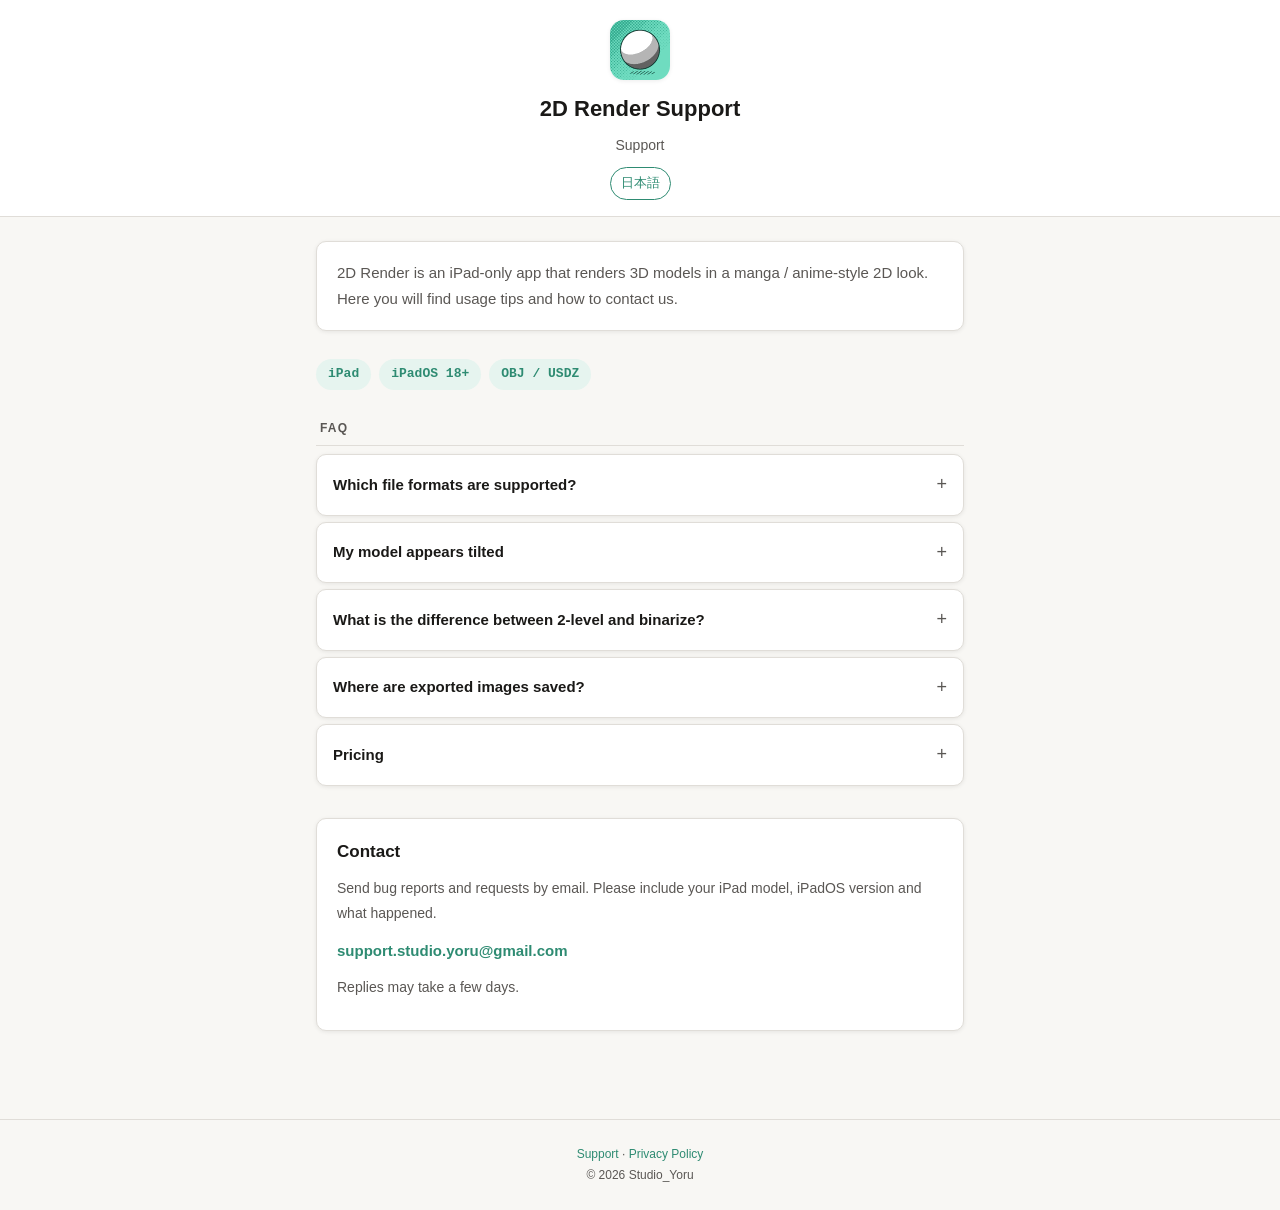
==== support_en.html @ 2020ddd9 "Create support_en.html" ====
<!DOCTYPE html>
<html lang="en">
<head>
<meta charset="UTF-8">
<meta name="viewport" content="width=device-width, initial-scale=1.0">
<title>2D Render Support - Studio_Yoru</title>
<link rel="stylesheet" href="style.css">
</head>
<body>
<header>
<div class="app-icon"></div>
<h1>2D Render Support</h1>
<p>Support</p>
<a class="lang-switch" href="support.html">日本語</a>
</header>
<main>
<div class="intro"><p>2D Render is an iPad-only app that renders 3D models in a manga / anime-style 2D look. Here you will find usage tips and how to contact us.</p></div>
<div class="tags"><span class="tag">iPad</span><span class="tag">iPadOS 18+</span><span class="tag">OBJ / USDZ</span></div>
<div class="group-title">FAQ</div>
<details><summary>Which file formats are supported?</summary><div class="body"><p>You can import 3D models such as OBJ and USDZ. FBX and .nom are not supported.</p></div></details>
<details><summary>My model appears tilted</summary><div class="body"><p>Turn on "Z-up" in the Scene tab for models whose up axis is Z. "Center on mass" centers the model on its center of mass.</p></div></details>
<details><summary>What is the difference between 2-level and binarize?</summary><div class="body"><p>Please see "2-level and binarize" in the in-app Help.</p></div></details>
<details><summary>Where are exported images saved?</summary><div class="body"><p>Choose a resolution in the Output tab and export a PNG. You choose where to save it at export time.</p></div></details>
<details><summary>Pricing</summary><div class="body"><p>The app is a one-time purchase. There are no in-app purchases or subscriptions.</p></div></details>
<div class="contact-card"><h2>Contact</h2><p>Send bug reports and requests by email. Please include your iPad model, iPadOS version and what happened.</p><a class="email-link" href="mailto:support.studio.yoru@gmail.com">support.studio.yoru@gmail.com</a><p class="note">Replies may take a few days.</p></div>
</main>
<footer>
<a href="support_en.html">Support</a> · <a href="privacy_en.html">Privacy Policy</a><br>© 2026 Studio_Yoru
</footer>
</body>
</html>
---- style.css ----
:root{--bg:#f8f7f4;--surface:#fff;--border:#e0ddd8;--text:#1a1917;--text-sub:#5a5754;--accent:#2e8b72;--accent-light:#e6f4ef;--radius:10px;--shadow:0 1px 4px rgba(0,0,0,.08)}
*{box-sizing:border-box;margin:0;padding:0}
body{background:var(--bg);color:var(--text);font-family:-apple-system,"Hiragino Sans","Yu Gothic",sans-serif;font-size:16px;line-height:1.75}
header{background:var(--surface);border-bottom:1px solid var(--border);padding:20px 16px 16px;text-align:center}
.app-icon{width:60px;height:60px;border-radius:14px;margin:0 auto 10px;box-shadow:var(--shadow);background:url([data-uri]) center/cover}
header h1{font-size:22px;font-weight:700}
header p{font-size:14px;color:var(--text-sub);margin-top:4px}
.lang-switch{font-size:13px;color:var(--accent);text-decoration:none;display:inline-block;margin-top:10px;padding:4px 10px;border:1px solid var(--accent);border-radius:20px}
.lang-switch:hover{background:var(--accent-light)}
main{max-width:680px;margin:0 auto;padding:24px 16px 48px}
.intro,.contact-card{background:var(--surface);border:1px solid var(--border);border-radius:var(--radius);padding:18px 20px;box-shadow:var(--shadow)}
.intro{margin-bottom:28px}
.intro p{font-size:15px;color:var(--text-sub)}
.tags{display:flex;flex-wrap:wrap;gap:8px;margin-bottom:24px}
.tag{background:var(--accent-light);color:var(--accent);font-size:13px;font-weight:600;padding:4px 12px;border-radius:20px;font-family:ui-monospace,Menlo,monospace}
.group-title{font-size:12px;font-weight:700;color:var(--text-sub);letter-spacing:.1em;text-transform:uppercase;padding:0 4px 6px;border-bottom:1px solid var(--border);margin:28px 0 8px}
details{background:var(--surface);border:1px solid var(--border);border-radius:var(--radius);margin-bottom:6px;box-shadow:var(--shadow);overflow:hidden}
summary{padding:14px 16px;font-size:15px;font-weight:600;cursor:pointer;list-style:none;display:flex;align-items:center;justify-content:space-between;gap:8px}
summary::-webkit-details-marker{display:none}
summary::after{content:"+";font-size:18px;font-weight:400;color:var(--text-sub)}
details[open] summary::after{content:"\2212"}
.body{padding:12px 16px 16px;font-size:14px;color:var(--text-sub);border-top:1px solid var(--border)}
.body p+p{margin-top:8px}
.contact-card{margin-top:32px}
.contact-card h2{font-size:17px;margin-bottom:10px}
.contact-card p{font-size:14px;color:var(--text-sub);margin-bottom:12px}
.email-link{display:inline-block;color:var(--accent);font-size:15px;font-weight:600;text-decoration:none;word-break:break-all}
.note{font-size:13px;color:var(--text-sub);margin-top:10px}
.meta{font-size:13px;color:var(--text-sub);margin-bottom:24px}
.summary-box{background:var(--accent-light);border:1px solid #b9dfd2;border-radius:var(--radius);padding:18px 20px;margin-bottom:32px}
.summary-box p{font-size:15px;color:#1d5c4a;font-weight:500}
h2.sec{font-size:17px;font-weight:700;margin:32px 0 10px;padding-bottom:6px;border-bottom:1px solid var(--border)}
main>p{font-size:15px;color:var(--text-sub);margin-bottom:12px}
main>ul{font-size:15px;color:var(--text-sub);padding-left:20px;margin-bottom:12px}
main>ul li{margin-bottom:6px}
footer{text-align:center;padding:24px 16px;font-size:12px;color:var(--text-sub);border-top:1px solid var(--border);margin-top:40px}
footer a{color:var(--accent);text-decoration:none}
footer a:hover{text-decoration:underline}
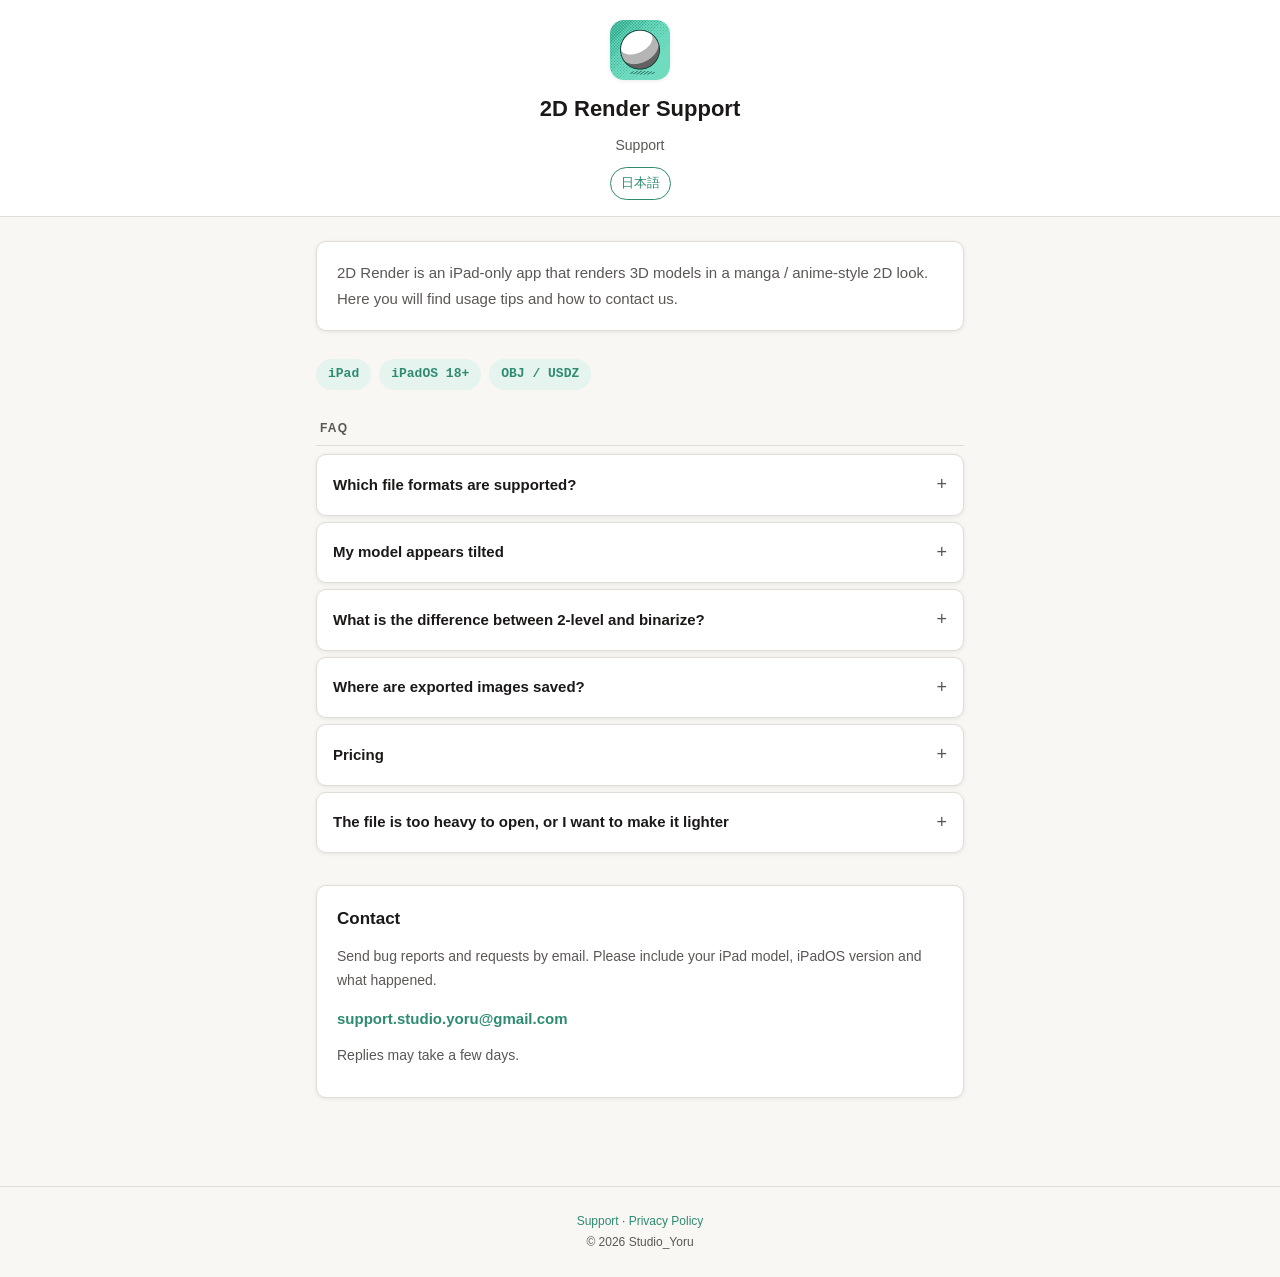
==== commit 734786a0: "Add FAQ entry linking to Sirppi3D Web Co-Authored-By: Claude Sonnet 5.5 <noreply@anthropic.com> Clau" ====
--- a/support_en.html
+++ b/support_en.html
@@ -22,6 +22,7 @@
 <details><summary>What is the difference between 2-level and binarize?</summary><div class="body"><p>Please see "2-level and binarize" in the in-app Help.</p></div></details>
 <details><summary>Where are exported images saved?</summary><div class="body"><p>Choose a resolution in the Output tab and export a PNG. You choose where to save it at export time.</p></div></details>
 <details><summary>Pricing</summary><div class="body"><p>The app is a one-time purchase. There are no in-app purchases or subscriptions.</p></div></details>
+<details><summary>The file is too heavy to open, or I want to make it lighter</summary><div class="body"><p>The free web app "Sirppi3D Web" reduces the triangle count of a 3D file so it becomes lighter. You can export as OBJ and import it directly. It runs entirely in your browser; your files are never uploaded.</p><p><a href="https://supportstudioyoru-pixel.github.io/sirppi3d-web/" target="_blank" rel="noopener">Open Sirppi3D Web</a></p></div></details>
 <div class="contact-card"><h2>Contact</h2><p>Send bug reports and requests by email. Please include your iPad model, iPadOS version and what happened.</p><a class="email-link" href="mailto:support.studio.yoru@gmail.com">support.studio.yoru@gmail.com</a><p class="note">Replies may take a few days.</p></div>
 </main>
 <footer>
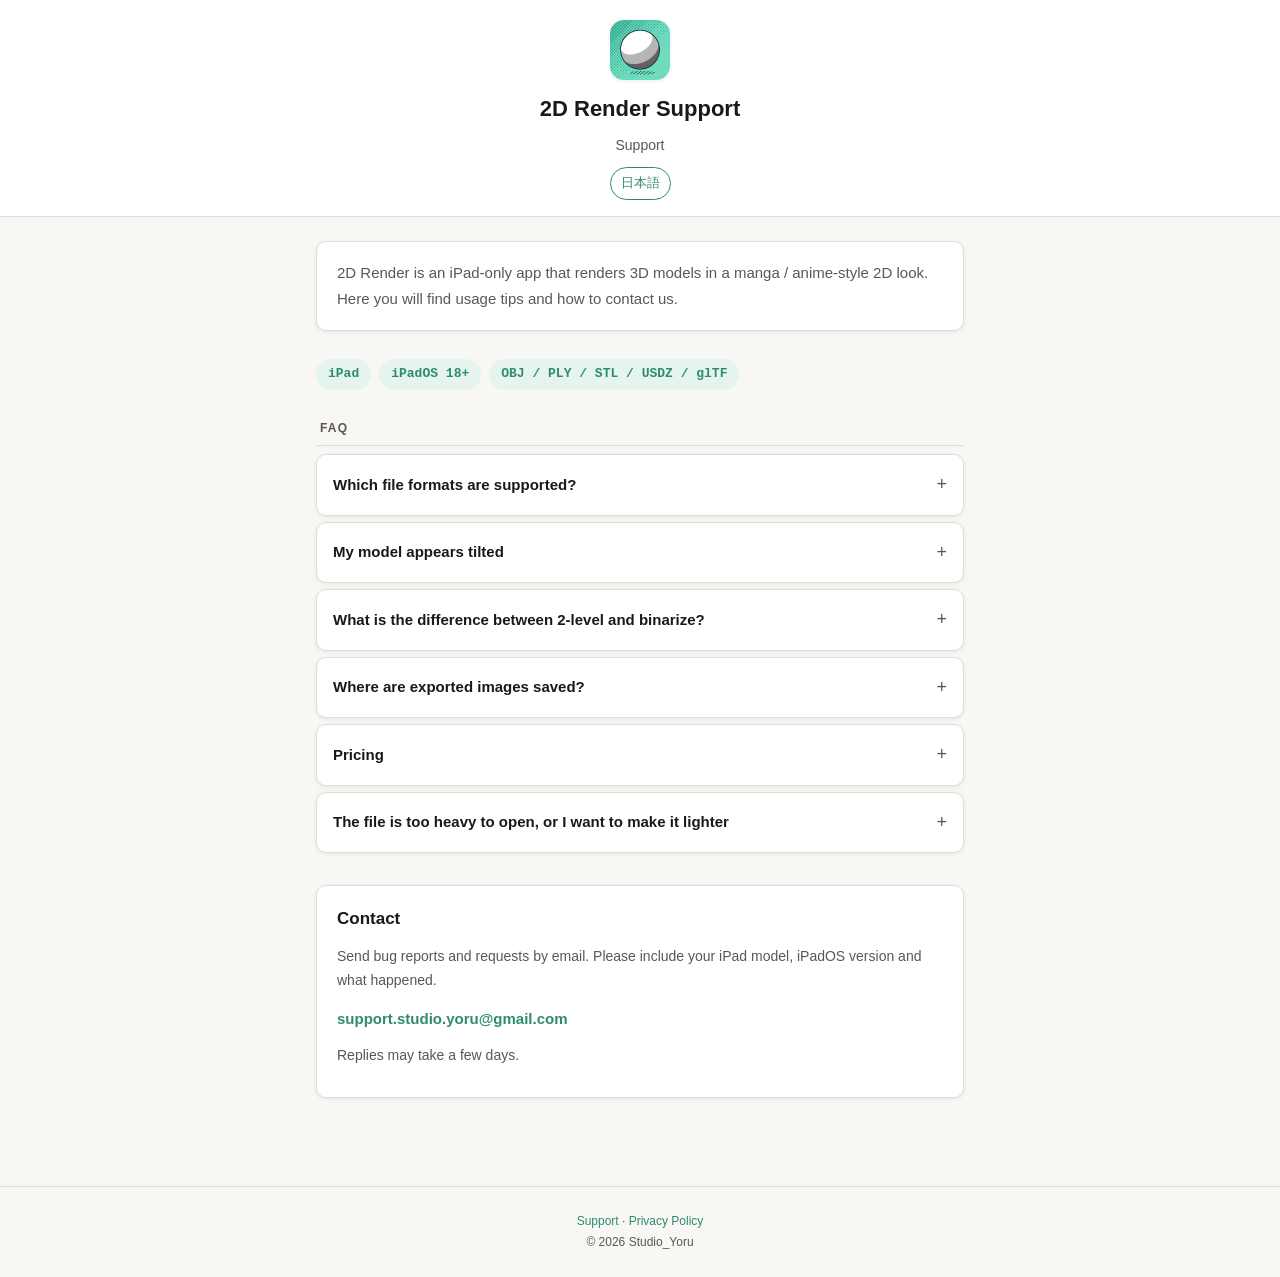
==== commit d48eb822: "Update support_en.html" ====
--- a/support_en.html
+++ b/support_en.html
@@ -15,11 +15,11 @@
 </header>
 <main>
 <div class="intro"><p>2D Render is an iPad-only app that renders 3D models in a manga / anime-style 2D look. Here you will find usage tips and how to contact us.</p></div>
-<div class="tags"><span class="tag">iPad</span><span class="tag">iPadOS 18+</span><span class="tag">OBJ / USDZ</span></div>
+<div class="tags"><span class="tag">iPad</span><span class="tag">iPadOS 18+</span><span class="tag">OBJ / PLY / STL / USDZ / glTF</span></div>
 <div class="group-title">FAQ</div>
-<details><summary>Which file formats are supported?</summary><div class="body"><p>You can import 3D models such as OBJ and USDZ. FBX and .nom are not supported.</p></div></details>
+<details><summary>Which file formats are supported?</summary><div class="body"><p>You can import 3D models in formats such as OBJ, PLY, STL, USDZ/USD and glTF (.glb). FBX and .nom are not supported.</p></div></details>
 <details><summary>My model appears tilted</summary><div class="body"><p>Turn on "Z-up" in the Scene tab for models whose up axis is Z. "Center on mass" centers the model on its center of mass.</p></div></details>
-<details><summary>What is the difference between 2-level and binarize?</summary><div class="body"><p>Please see "2-level and binarize" in the in-app Help.</p></div></details>
+<details><summary>What is the difference between 2-level and binarize?</summary><div class="body"><p><b>Two tones</b> reduces the number of shading steps. Normally shading uses three steps (shadow / mid / light); turning it on removes the mid step, leaving two (shadow / light). The result looks bolder and more clearly separated.</p><p><b>Binarize</b> makes every tone pixel either fully ink (black) or fully paper. Soft edges on dots and hatching and mid-grays disappear, leaving only crisp dots and lines. It is useful for print-ready, manuscript-style material.</p><p>In short: Two tones cuts the shading from three steps to two, while Binarize forces each pixel to be ink or paper. With both on, the result is strictly two-level black and white.</p><p>Both can be switched on and off with the toggles in the Style tab.</p></div></details>
 <details><summary>Where are exported images saved?</summary><div class="body"><p>Choose a resolution in the Output tab and export a PNG. You choose where to save it at export time.</p></div></details>
 <details><summary>Pricing</summary><div class="body"><p>The app is a one-time purchase. There are no in-app purchases or subscriptions.</p></div></details>
 <details><summary>The file is too heavy to open, or I want to make it lighter</summary><div class="body"><p>The free web app "Sirppi3D Web" reduces the triangle count of a 3D file so it becomes lighter. You can export as OBJ and import it directly. It runs entirely in your browser; your files are never uploaded.</p><p><a href="https://supportstudioyoru-pixel.github.io/sirppi3d-web/" target="_blank" rel="noopener">Open Sirppi3D Web</a></p></div></details>
@@ -30,3 +30,4 @@
 </footer>
 </body>
 </html>
+
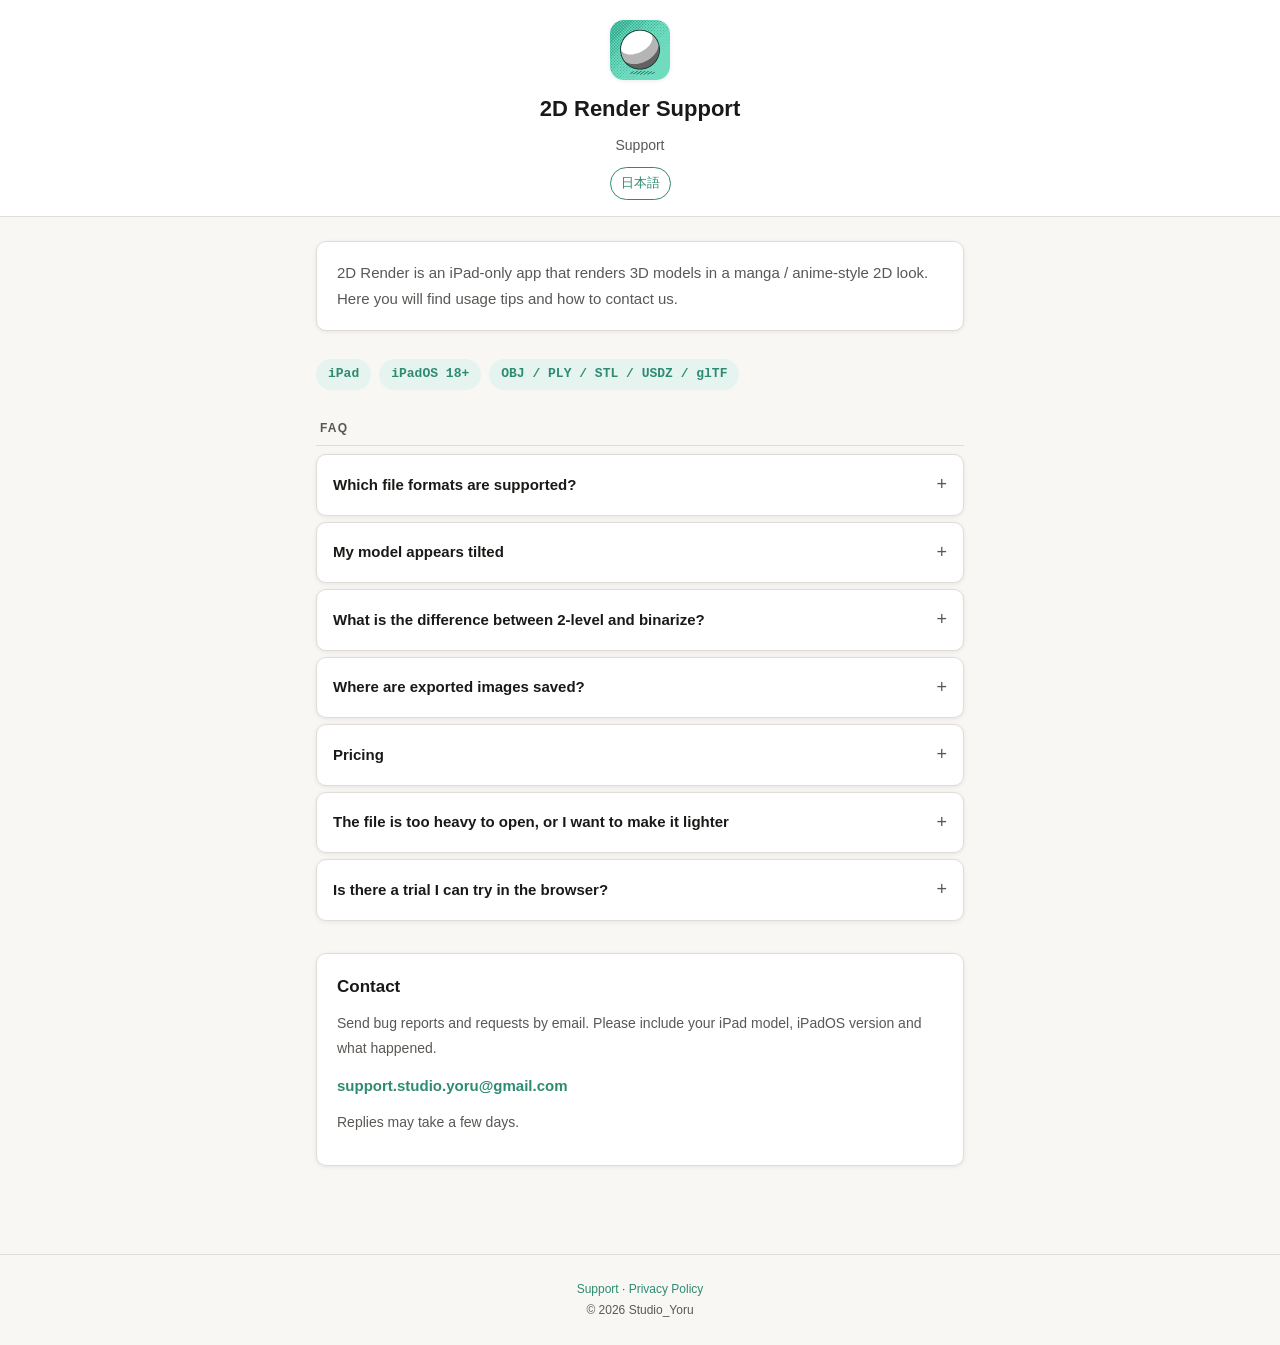
==== commit a03fb22f: "Update support_en.html" ====
--- a/support_en.html
+++ b/support_en.html
@@ -20,9 +20,10 @@
 <details><summary>Which file formats are supported?</summary><div class="body"><p>You can import 3D models in formats such as OBJ, PLY, STL, USDZ/USD and glTF (.glb). FBX and .nom are not supported.</p></div></details>
 <details><summary>My model appears tilted</summary><div class="body"><p>Turn on "Z-up" in the Scene tab for models whose up axis is Z. "Center on mass" centers the model on its center of mass.</p></div></details>
 <details><summary>What is the difference between 2-level and binarize?</summary><div class="body"><p><b>Two tones</b> reduces the number of shading steps. Normally shading uses three steps (shadow / mid / light); turning it on removes the mid step, leaving two (shadow / light). The result looks bolder and more clearly separated.</p><p><b>Binarize</b> makes every tone pixel either fully ink (black) or fully paper. Soft edges on dots and hatching and mid-grays disappear, leaving only crisp dots and lines. It is useful for print-ready, manuscript-style material.</p><p>In short: Two tones cuts the shading from three steps to two, while Binarize forces each pixel to be ink or paper. With both on, the result is strictly two-level black and white.</p><p>Both can be switched on and off with the toggles in the Style tab.</p></div></details>
-<details><summary>Where are exported images saved?</summary><div class="body"><p>Choose a resolution in the Output tab and export a PNG. You choose where to save it at export time.</p></div></details>
+<details><summary>Where are exported images saved?</summary><div class="body"><p>Choose a resolution in the Print tab and export a PNG. It is saved in the app's folder (Files app > On My iPad > 2D Render > exports), and the "Share / save exported PNG" button lets you save or share it.</p></div></details>
 <details><summary>Pricing</summary><div class="body"><p>The app is a one-time purchase. There are no in-app purchases or subscriptions.</p></div></details>
 <details><summary>The file is too heavy to open, or I want to make it lighter</summary><div class="body"><p>The free web app "Sirppi3D Web" reduces the triangle count of a 3D file so it becomes lighter. You can export as OBJ and import it directly. It runs entirely in your browser; your files are never uploaded.</p><p><a href="https://supportstudioyoru-pixel.github.io/sirppi3d-web/" target="_blank" rel="noopener">Open Sirppi3D Web</a></p></div></details>
+<details><summary>Is there a trial I can try in the browser?</summary><div class="body"><p>Yes. A browser-based trial lets you try the rendering with a moon model on a computer or iPad (a browser with WebGL2 is required). Nothing needs to be installed, and the 3D files you load are never uploaded.</p><p><a href="https://2d-render-web.pages.dev/" target="_blank" rel="noopener">Open 2D Render Web</a></p></div></details>
 <div class="contact-card"><h2>Contact</h2><p>Send bug reports and requests by email. Please include your iPad model, iPadOS version and what happened.</p><a class="email-link" href="mailto:support.studio.yoru@gmail.com">support.studio.yoru@gmail.com</a><p class="note">Replies may take a few days.</p></div>
 </main>
 <footer>
@@ -31,3 +32,5 @@
 </body>
 </html>
 
+
+
